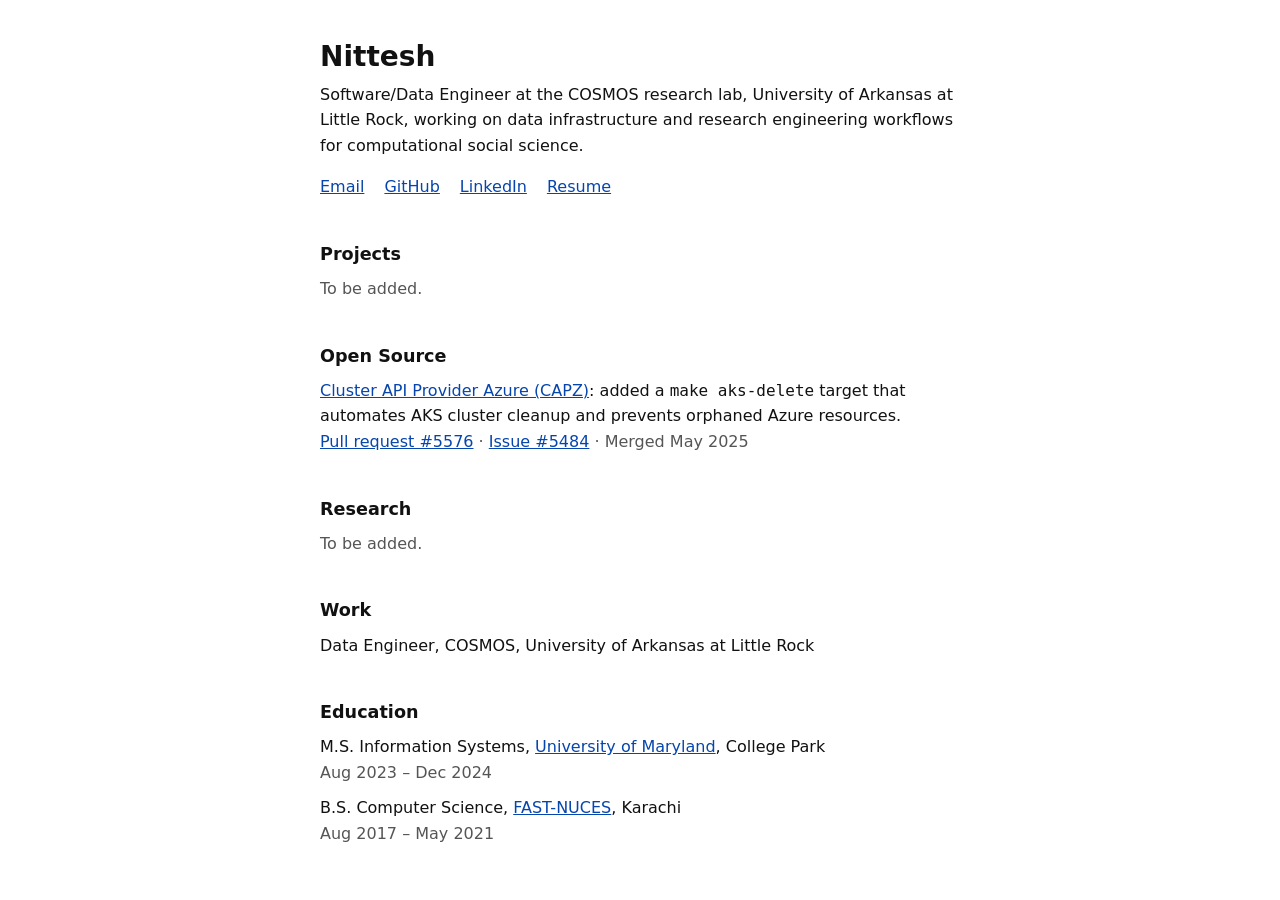
==== index.html @ 1ff84aec "Add Open Source section with CAPZ contribution Co-Authored-By: Claude Opus 5.5 <noreply@anthropic.co" ====
<!DOCTYPE html>
<html lang="en">
<head>
  <meta charset="utf-8">
  <meta name="viewport" content="width=device-width, initial-scale=1">
  <title>Nittesh</title>
  <meta name="description" content="Nittesh is a Software/Data Engineer at the COSMOS research lab, University of Arkansas at Little Rock, working on data infrastructure and research engineering workflows for computational social science.">
  <link rel="stylesheet" href="style.css">
</head>
<body>

  <header>
    <h1>Nittesh</h1>
    <p>Software/Data Engineer at the COSMOS research lab, University of Arkansas at Little Rock, working on data infrastructure and research engineering workflows for computational social science.</p>

    <!-- Contact links. All but Email open in a new tab. -->
    <nav aria-label="Contact">
      <ul class="links">
        <li><a href="mailto:nitesh21@terpmail.umd.edu">Email</a></li>
        <li><a href="https://github.com/Nitesh703" target="_blank" rel="noopener">GitHub</a></li>
        <li><a href="https://www.linkedin.com/in/nittesh-kumar-896789199/" target="_blank" rel="noopener">LinkedIn</a></li>
        <li><a href="resume.pdf" target="_blank" rel="noopener">Resume</a></li>
      </ul>
    </nav>
  </header>

  <main>

    <section aria-labelledby="projects">
      <h2 id="projects">Projects</h2>
      <!-- TODO: add projects. Copy this item once per project, then delete the placeholder line below.
      <ul>
        <li><a href="https://example.com">Project name</a>: one-line description.</li>
      </ul>
      -->
      <p class="muted">To be added.</p>
    </section>

    <section aria-labelledby="open-source">
      <h2 id="open-source">Open Source</h2>
      <ul>
        <li>
          <a href="https://github.com/kubernetes-sigs/cluster-api-provider-azure" target="_blank" rel="noopener">Cluster API Provider Azure (CAPZ)</a>: added a <code>make aks-delete</code> target that automates AKS cluster cleanup and prevents orphaned Azure resources.<br>
          <span class="muted">
            <a href="https://github.com/kubernetes-sigs/cluster-api-provider-azure/pull/5576" target="_blank" rel="noopener">Pull request #5576</a> ·
            <a href="https://github.com/kubernetes-sigs/cluster-api-provider-azure/issues/5484" target="_blank" rel="noopener">Issue #5484</a> ·
            Merged May 2025
          </span>
        </li>
      </ul>
    </section>

    <section aria-labelledby="research">
      <h2 id="research">Research</h2>
      <!-- TODO: add publications. Copy this item once per paper, then delete the placeholder line below.
      <ul>
        <li>
          <a href="https://example.com/paper">Paper title</a><br>
          <span class="muted">Author One, Author Two. Venue, Year.</span>
        </li>
      </ul>
      -->
      <p class="muted">To be added.</p>
    </section>

    <section aria-labelledby="work">
      <h2 id="work">Work</h2>
      <ul>
        <!-- TODO: add dates if wanted -->
        <li>Data Engineer, COSMOS, University of Arkansas at Little Rock</li>
      </ul>
    </section>

    <section aria-labelledby="education">
      <h2 id="education">Education</h2>
      <ul>
        <!-- University links open in a new tab. -->
        <li>
          M.S. Information Systems, <a href="https://umd.edu/" target="_blank" rel="noopener">University of Maryland</a>, College Park<br>
          <span class="muted">Aug 2023 – Dec 2024</span>
        </li>
        <li>
          B.S. Computer Science, <a href="https://www.nu.edu.pk/" target="_blank" rel="noopener">FAST-NUCES</a>, Karachi<br>
          <span class="muted">Aug 2017 – May 2021</span>
        </li>
      </ul>
    </section>

  </main>

</body>
</html>
---- style.css ----
/* Page: white background, one centered column, system fonts. */
body {
  margin: 0 auto;
  padding: 2.5rem 1.25rem;
  max-width: 640px;
  background: #fff;
  color: #111;
  font-family: system-ui, -apple-system, "Segoe UI", Roboto, Helvetica, Arial, sans-serif;
  font-size: 1rem;
  line-height: 1.6;
  overflow-wrap: break-word; /* long titles/URLs never cause horizontal scroll */
}

h1 {
  margin: 0 0 0.5rem;
  font-size: 1.75rem;
  line-height: 1.2;
}

h2 {
  margin: 2.5rem 0 0.5rem;
  font-size: 1.1rem;
}

p {
  margin: 0 0 1rem;
}

/* Links: standard blue, underlined, with a visible keyboard focus ring. */
a {
  color: #0645ad;
}

a:hover {
  text-decoration: none;
}

a:focus-visible {
  outline: 2px solid #0645ad;
  outline-offset: 2px;
}

/* Section lists: no bullets, a little space between items. */
ul {
  margin: 0;
  padding: 0;
  list-style: none;
}

li {
  margin-bottom: 0.6rem;
}

/* Header contact links sit on one line and wrap on small screens. */
.links {
  display: flex;
  flex-wrap: wrap;
  gap: 0.25rem 1.25rem;
}

.links li {
  margin: 0;
}

/* Secondary text (authors, venue, placeholders). 4.5:1+ contrast on white. */
.muted {
  color: #555;
}
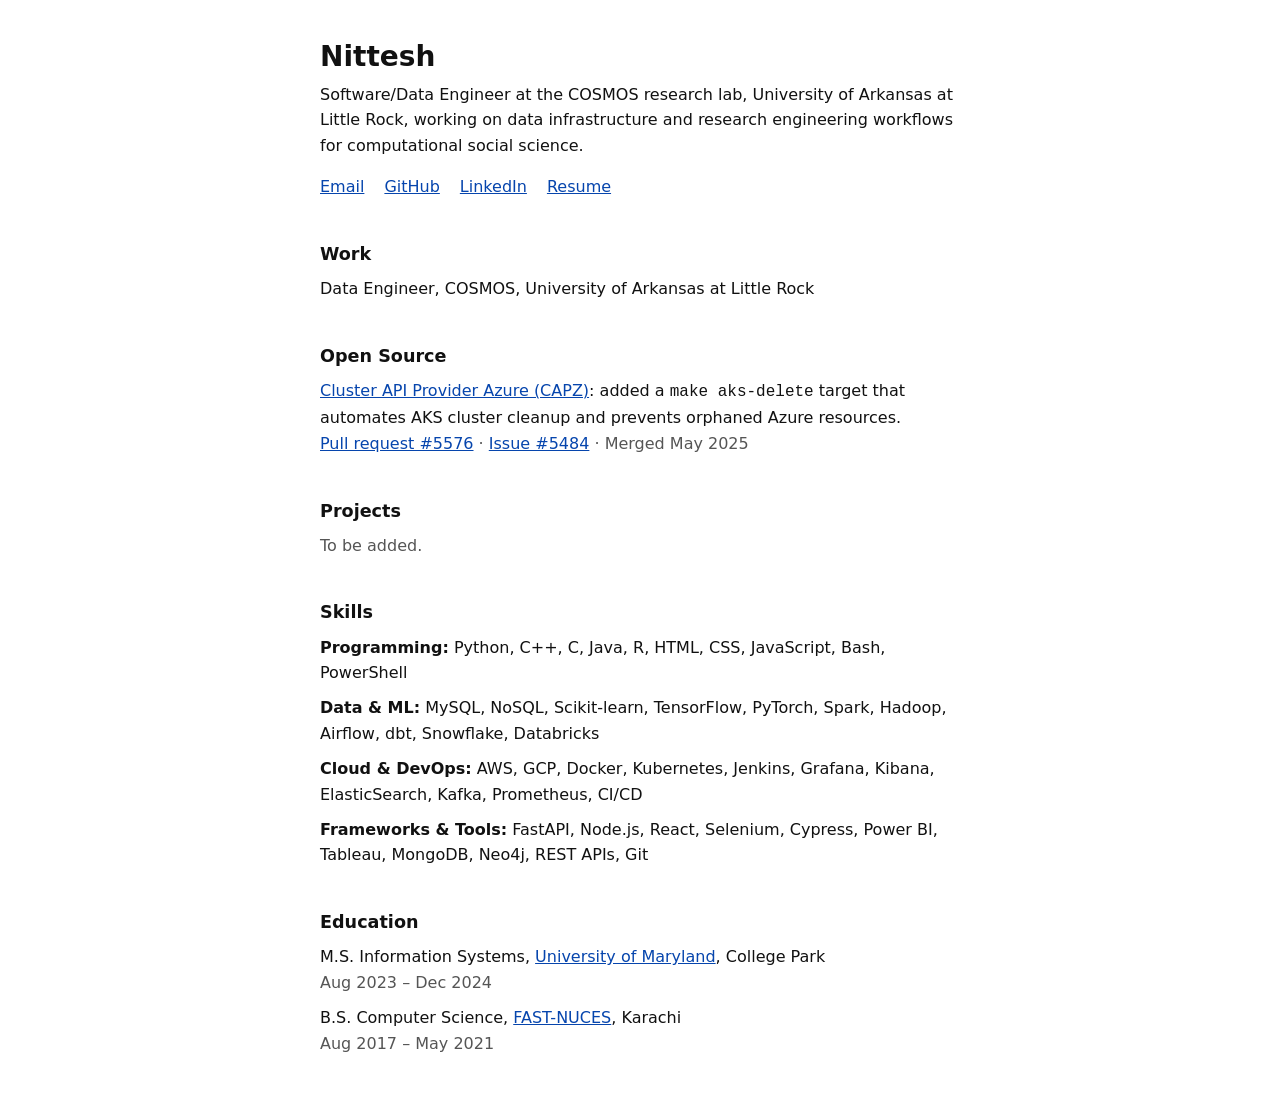
==== commit 9eb891c9: "Reorder sections, add Skills, remove empty Research section Co-Authored-By: Claude Opus 5.5 <noreply" ====
--- a/index.html
+++ b/index.html
@@ -26,14 +26,12 @@
 
   <main>
 
-    <section aria-labelledby="projects">
-      <h2 id="projects">Projects</h2>
-      <!-- TODO: add projects. Copy this item once per project, then delete the placeholder line below.
+    <section aria-labelledby="work">
+      <h2 id="work">Work</h2>
       <ul>
-        <li><a href="https://example.com">Project name</a>: one-line description.</li>
+        <!-- TODO: add dates if wanted -->
+        <li>Data Engineer, COSMOS, University of Arkansas at Little Rock</li>
       </ul>
-      -->
-      <p class="muted">To be added.</p>
     </section>
 
     <section aria-labelledby="open-source">
@@ -50,24 +48,23 @@
       </ul>
     </section>
 
-    <section aria-labelledby="research">
-      <h2 id="research">Research</h2>
-      <!-- TODO: add publications. Copy this item once per paper, then delete the placeholder line below.
+    <section aria-labelledby="projects">
+      <h2 id="projects">Projects</h2>
+      <!-- TODO: add projects. Copy this item once per project, then delete the placeholder line below.
       <ul>
-        <li>
-          <a href="https://example.com/paper">Paper title</a><br>
-          <span class="muted">Author One, Author Two. Venue, Year.</span>
-        </li>
+        <li><a href="https://example.com">Project name</a>: one-line description.</li>
       </ul>
       -->
       <p class="muted">To be added.</p>
     </section>
 
-    <section aria-labelledby="work">
-      <h2 id="work">Work</h2>
+    <section aria-labelledby="skills">
+      <h2 id="skills">Skills</h2>
       <ul>
-        <!-- TODO: add dates if wanted -->
-        <li>Data Engineer, COSMOS, University of Arkansas at Little Rock</li>
+        <li><strong>Programming:</strong> Python, C++, C, Java, R, HTML, CSS, JavaScript, Bash, PowerShell</li>
+        <li><strong>Data &amp; ML:</strong> MySQL, NoSQL, Scikit-learn, TensorFlow, PyTorch, Spark, Hadoop, Airflow, dbt, Snowflake, Databricks</li>
+        <li><strong>Cloud &amp; DevOps:</strong> AWS, GCP, Docker, Kubernetes, Jenkins, Grafana, Kibana, ElasticSearch, Kafka, Prometheus, CI/CD</li>
+        <li><strong>Frameworks &amp; Tools:</strong> FastAPI, Node.js, React, Selenium, Cypress, Power BI, Tableau, MongoDB, Neo4j, REST APIs, Git</li>
       </ul>
     </section>
 
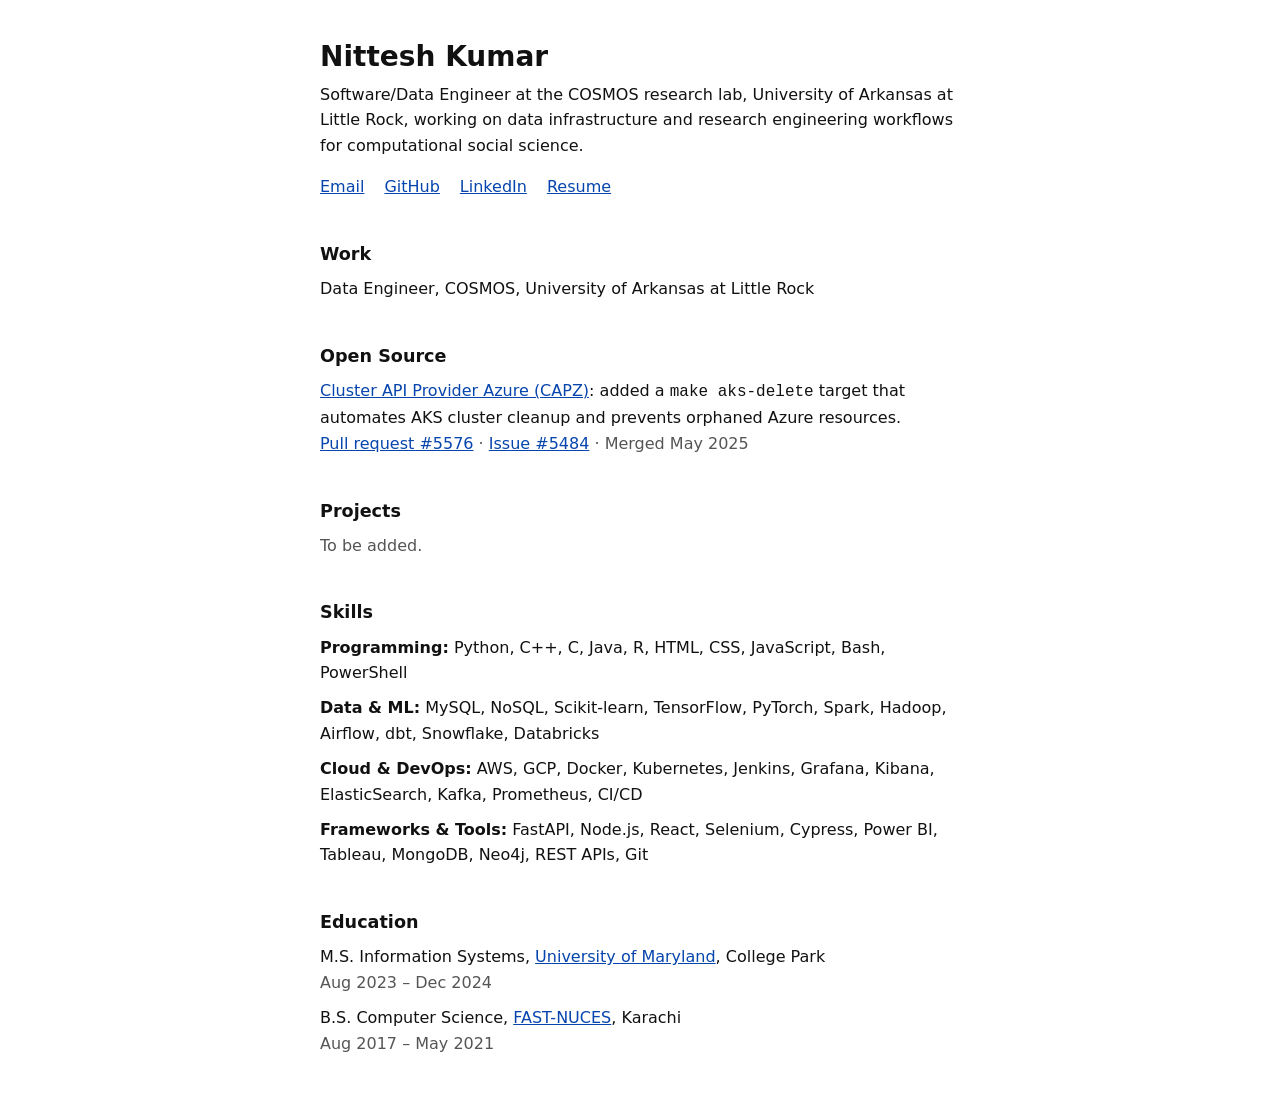
==== commit 57aa3c7c: "Use full name Nittesh Kumar Co-Authored-By: Claude Opus 5.5 <noreply@anthropic.com>" ====
--- a/index.html
+++ b/index.html
@@ -3,14 +3,14 @@
 <head>
   <meta charset="utf-8">
   <meta name="viewport" content="width=device-width, initial-scale=1">
-  <title>Nittesh</title>
-  <meta name="description" content="Nittesh is a Software/Data Engineer at the COSMOS research lab, University of Arkansas at Little Rock, working on data infrastructure and research engineering workflows for computational social science.">
+  <title>Nittesh Kumar</title>
+  <meta name="description" content="Nittesh Kumar is a Software/Data Engineer at the COSMOS research lab, University of Arkansas at Little Rock, working on data infrastructure and research engineering workflows for computational social science.">
   <link rel="stylesheet" href="style.css">
 </head>
 <body>
 
   <header>
-    <h1>Nittesh</h1>
+    <h1>Nittesh Kumar</h1>
     <p>Software/Data Engineer at the COSMOS research lab, University of Arkansas at Little Rock, working on data infrastructure and research engineering workflows for computational social science.</p>
 
     <!-- Contact links. All but Email open in a new tab. -->
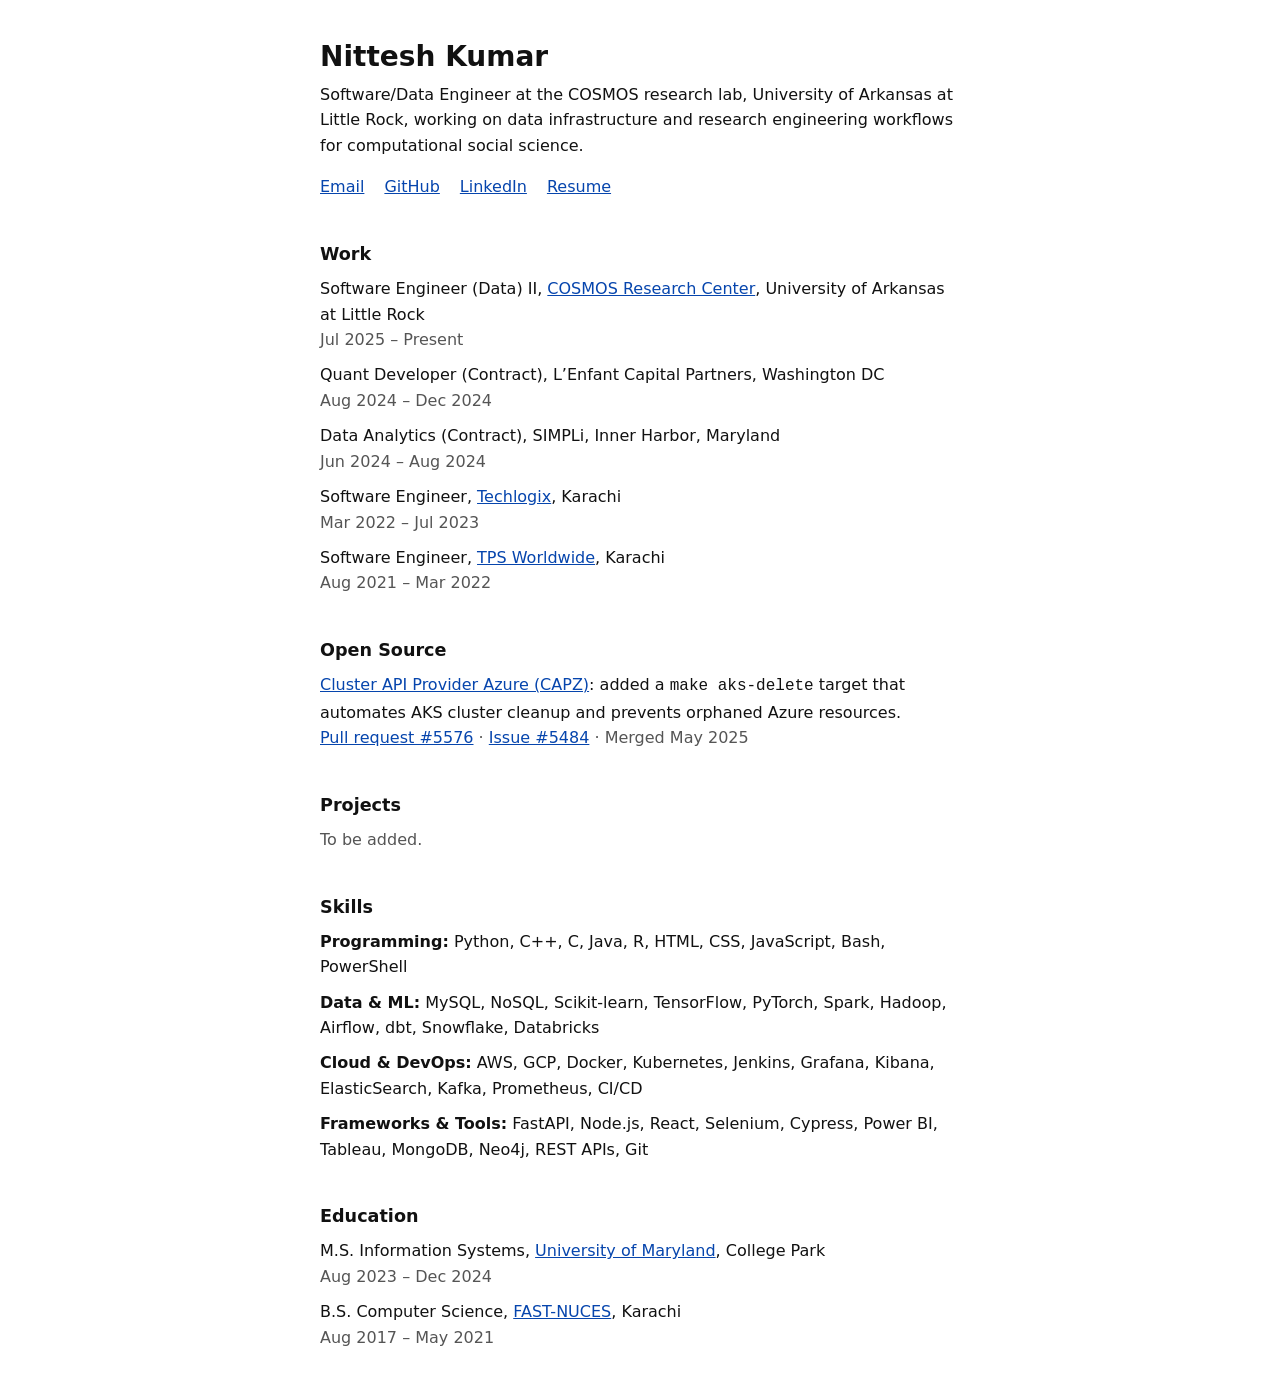
==== commit 340aeae5: "Add all work experience with company links Co-Authored-By: Claude Opus 5.5 <noreply@anthropic.com>" ====
--- a/index.html
+++ b/index.html
@@ -28,9 +28,30 @@
 
     <section aria-labelledby="work">
       <h2 id="work">Work</h2>
+      <!-- Company links open in a new tab. -->
       <ul>
-        <!-- TODO: add dates if wanted -->
-        <li>Data Engineer, COSMOS, University of Arkansas at Little Rock</li>
+        <li>
+          Software Engineer (Data) II, <a href="https://cosmos.ualr.edu/" target="_blank" rel="noopener">COSMOS Research Center</a>, University of Arkansas at Little Rock<br>
+          <span class="muted">Jul 2025 – Present</span>
+        </li>
+        <li>
+          <!-- TODO: link L'Enfant Capital Partners' website -->
+          Quant Developer (Contract), L’Enfant Capital Partners, Washington DC<br>
+          <span class="muted">Aug 2024 – Dec 2024</span>
+        </li>
+        <li>
+          <!-- TODO: link SIMPLi's website -->
+          Data Analytics (Contract), SIMPLi, Inner Harbor, Maryland<br>
+          <span class="muted">Jun 2024 – Aug 2024</span>
+        </li>
+        <li>
+          Software Engineer, <a href="https://www.techlogix.com/" target="_blank" rel="noopener">Techlogix</a>, Karachi<br>
+          <span class="muted">Mar 2022 – Jul 2023</span>
+        </li>
+        <li>
+          Software Engineer, <a href="https://www.tpsworldwide.com/" target="_blank" rel="noopener">TPS Worldwide</a>, Karachi<br>
+          <span class="muted">Aug 2021 – Mar 2022</span>
+        </li>
       </ul>
     </section>
 
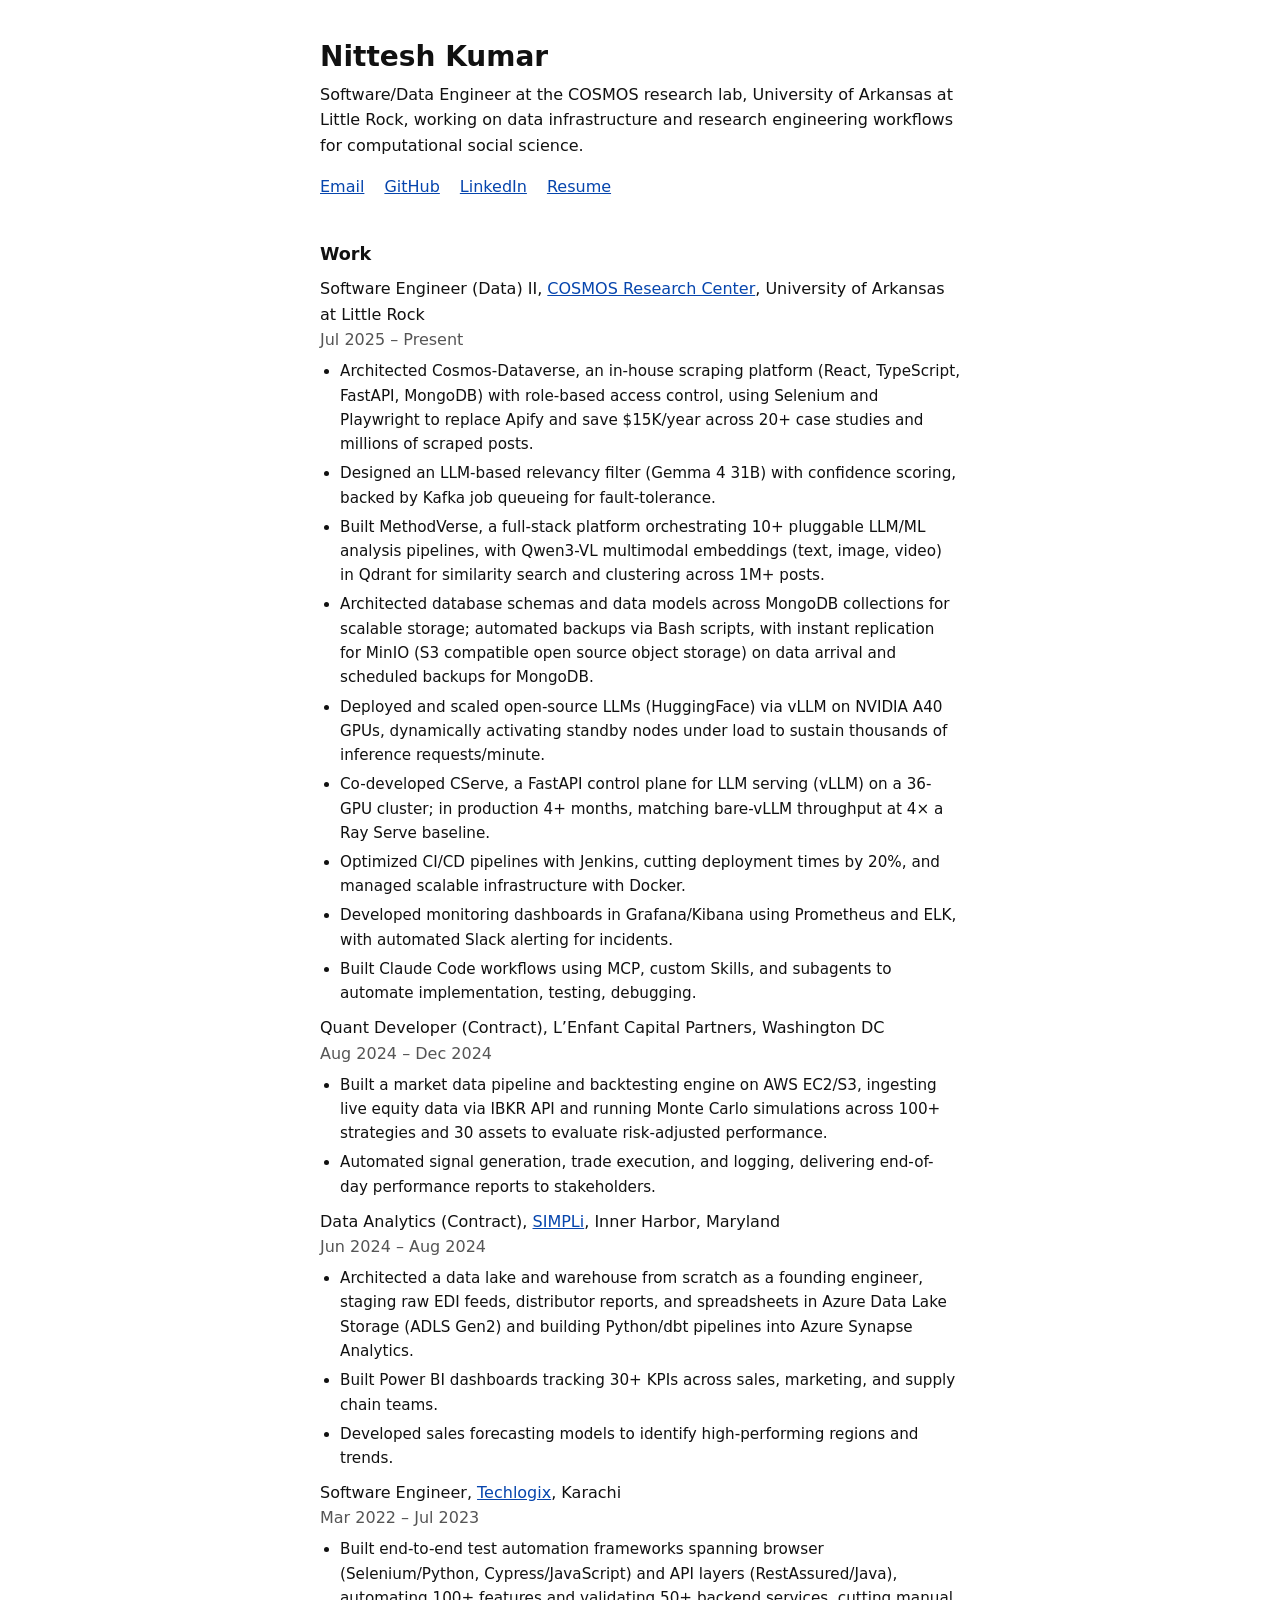
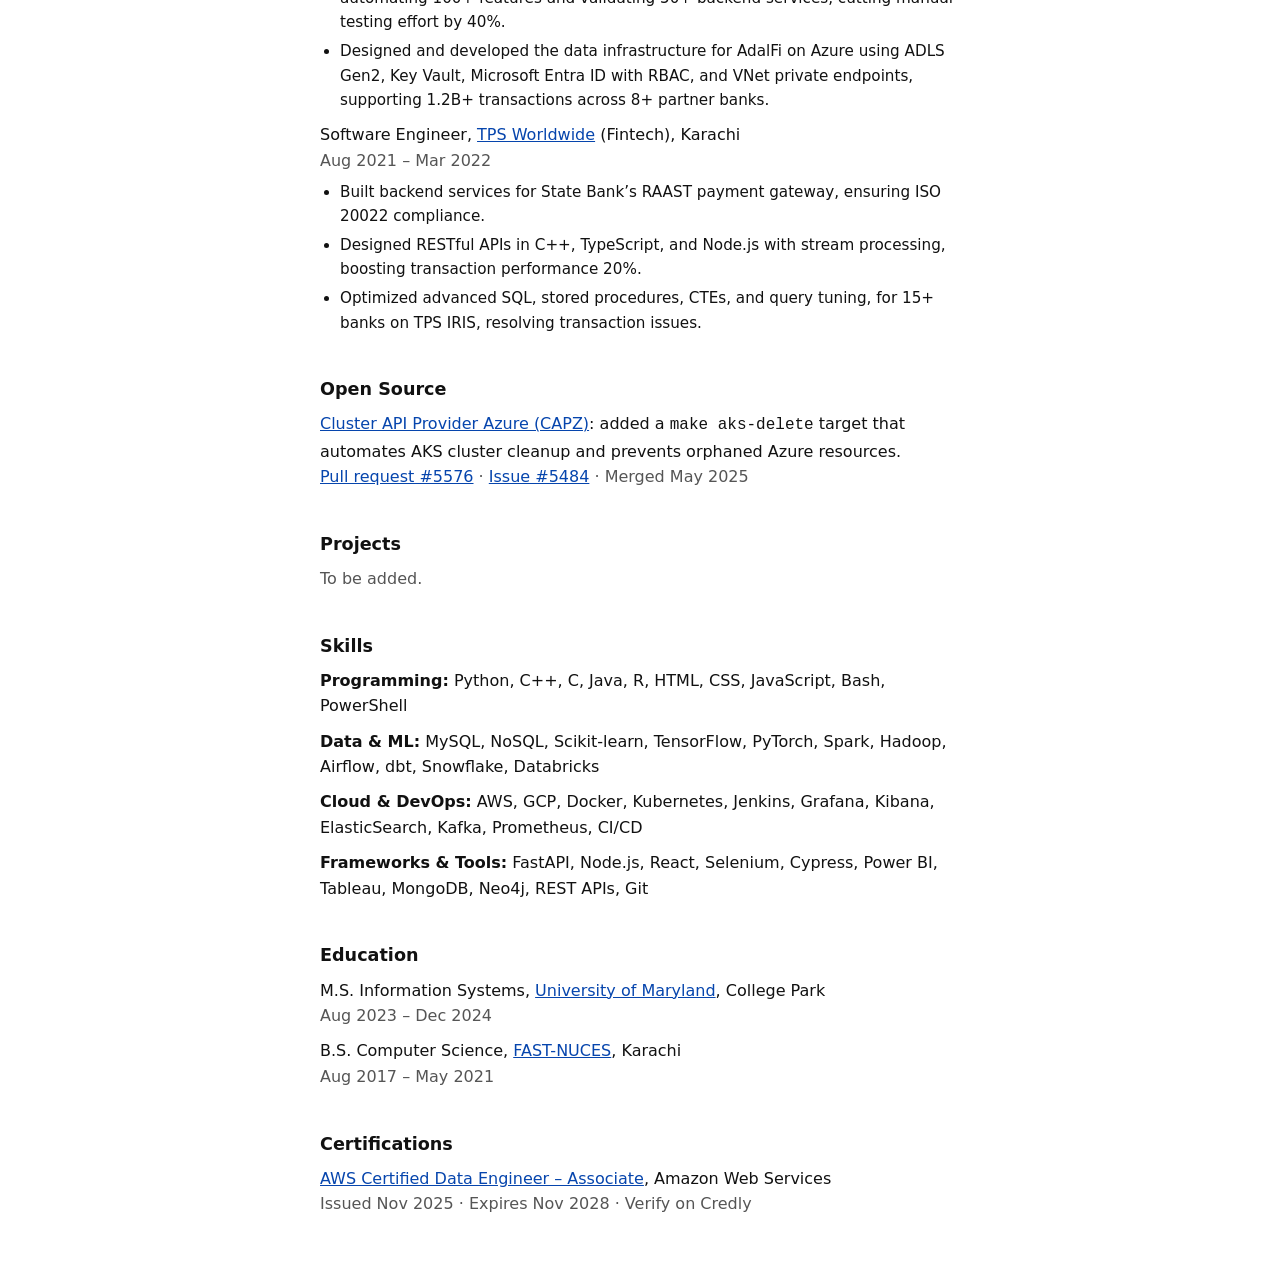
==== commit a3d8d15f: "Add dark mode, work experience bullets, SIMPLi link, and certification Co-Authored-By: Claude Sonnet" ====
--- a/index.html
+++ b/index.html
@@ -3,6 +3,7 @@
 <head>
   <meta charset="utf-8">
   <meta name="viewport" content="width=device-width, initial-scale=1">
+  <meta name="color-scheme" content="light dark">
   <title>Nittesh Kumar</title>
   <meta name="description" content="Nittesh Kumar is a Software/Data Engineer at the COSMOS research lab, University of Arkansas at Little Rock, working on data infrastructure and research engineering workflows for computational social science.">
   <link rel="stylesheet" href="style.css">
@@ -33,24 +34,52 @@
         <li>
           Software Engineer (Data) II, <a href="https://cosmos.ualr.edu/" target="_blank" rel="noopener">COSMOS Research Center</a>, University of Arkansas at Little Rock<br>
           <span class="muted">Jul 2025 – Present</span>
+          <ul class="bullets">
+            <li>Architected Cosmos-Dataverse, an in-house scraping platform (React, TypeScript, FastAPI, MongoDB) with role-based access control, using Selenium and Playwright to replace Apify and save $15K/year across 20+ case studies and millions of scraped posts.</li>
+            <li>Designed an LLM-based relevancy filter (Gemma 4 31B) with confidence scoring, backed by Kafka job queueing for fault-tolerance.</li>
+            <li>Built MethodVerse, a full-stack platform orchestrating 10+ pluggable LLM/ML analysis pipelines, with Qwen3-VL multimodal embeddings (text, image, video) in Qdrant for similarity search and clustering across 1M+ posts.</li>
+            <li>Architected database schemas and data models across MongoDB collections for scalable storage; automated backups via Bash scripts, with instant replication for MinIO (S3 compatible open source object storage) on data arrival and scheduled backups for MongoDB.</li>
+            <li>Deployed and scaled open-source LLMs (HuggingFace) via vLLM on NVIDIA A40 GPUs, dynamically activating standby nodes under load to sustain thousands of inference requests/minute.</li>
+            <li>Co-developed CServe, a FastAPI control plane for LLM serving (vLLM) on a 36-GPU cluster; in production 4+ months, matching bare-vLLM throughput at 4× a Ray Serve baseline.</li>
+            <li>Optimized CI/CD pipelines with Jenkins, cutting deployment times by 20%, and managed scalable infrastructure with Docker.</li>
+            <li>Developed monitoring dashboards in Grafana/Kibana using Prometheus and ELK, with automated Slack alerting for incidents.</li>
+            <li>Built Claude Code workflows using MCP, custom Skills, and subagents to automate implementation, testing, debugging.</li>
+          </ul>
         </li>
         <li>
           <!-- TODO: link L'Enfant Capital Partners' website -->
           Quant Developer (Contract), L’Enfant Capital Partners, Washington DC<br>
           <span class="muted">Aug 2024 – Dec 2024</span>
+          <ul class="bullets">
+            <li>Built a market data pipeline and backtesting engine on AWS EC2/S3, ingesting live equity data via IBKR API and running Monte Carlo simulations across 100+ strategies and 30 assets to evaluate risk-adjusted performance.</li>
+            <li>Automated signal generation, trade execution, and logging, delivering end-of-day performance reports to stakeholders.</li>
+          </ul>
         </li>
         <li>
-          <!-- TODO: link SIMPLi's website -->
-          Data Analytics (Contract), SIMPLi, Inner Harbor, Maryland<br>
+          Data Analytics (Contract), <a href="https://eatsimpli.com/" target="_blank" rel="noopener">SIMPLi</a>, Inner Harbor, Maryland<br>
           <span class="muted">Jun 2024 – Aug 2024</span>
+          <ul class="bullets">
+            <li>Architected a data lake and warehouse from scratch as a founding engineer, staging raw EDI feeds, distributor reports, and spreadsheets in Azure Data Lake Storage (ADLS Gen2) and building Python/dbt pipelines into Azure Synapse Analytics.</li>
+            <li>Built Power BI dashboards tracking 30+ KPIs across sales, marketing, and supply chain teams.</li>
+            <li>Developed sales forecasting models to identify high-performing regions and trends.</li>
+          </ul>
         </li>
         <li>
           Software Engineer, <a href="https://www.techlogix.com/" target="_blank" rel="noopener">Techlogix</a>, Karachi<br>
           <span class="muted">Mar 2022 – Jul 2023</span>
+          <ul class="bullets">
+            <li>Built end-to-end test automation frameworks spanning browser (Selenium/Python, Cypress/JavaScript) and API layers (RestAssured/Java), automating 100+ features and validating 50+ backend services, cutting manual testing effort by 40%.</li>
+            <li>Designed and developed the data infrastructure for AdalFi on Azure using ADLS Gen2, Key Vault, Microsoft Entra ID with RBAC, and VNet private endpoints, supporting 1.2B+ transactions across 8+ partner banks.</li>
+          </ul>
         </li>
         <li>
-          Software Engineer, <a href="https://www.tpsworldwide.com/" target="_blank" rel="noopener">TPS Worldwide</a>, Karachi<br>
+          Software Engineer, <a href="https://www.tpsworldwide.com/" target="_blank" rel="noopener">TPS Worldwide</a> (Fintech), Karachi<br>
           <span class="muted">Aug 2021 – Mar 2022</span>
+          <ul class="bullets">
+            <li>Built backend services for State Bank’s RAAST payment gateway, ensuring ISO 20022 compliance.</li>
+            <li>Designed RESTful APIs in C++, TypeScript, and Node.js with stream processing, boosting transaction performance 20%.</li>
+            <li>Optimized advanced SQL, stored procedures, CTEs, and query tuning, for 15+ banks on TPS IRIS, resolving transaction issues.</li>
+          </ul>
         </li>
       </ul>
     </section>
@@ -104,6 +133,16 @@
       </ul>
     </section>
 
+    <section aria-labelledby="certifications">
+      <h2 id="certifications">Certifications</h2>
+      <ul>
+        <li>
+          <a href="https://www.credly.com/badges/36783265-881c-4d35-89ff-0eec7a6a0ef4" target="_blank" rel="noopener">AWS Certified Data Engineer – Associate</a>, Amazon Web Services<br>
+          <span class="muted">Issued Nov 2025 · Expires Nov 2028 · Verify on Credly</span>
+        </li>
+      </ul>
+    </section>
+
   </main>
 
 </body>
--- a/style.css
+++ b/style.css
@@ -1,10 +1,27 @@
+/* Colors are tokens so dark mode only swaps these values. */
+:root {
+  --bg: #fff;
+  --text: #111;
+  --muted: #555;
+  --link: #0645ad;
+}
+
+@media (prefers-color-scheme: dark) {
+  :root {
+    --bg: #121212;
+    --text: #e8e8e8;
+    --muted: #a3a3a3;
+    --link: #8ab4f8;
+  }
+}
+
 /* Page: white background, one centered column, system fonts. */
 body {
   margin: 0 auto;
   padding: 2.5rem 1.25rem;
   max-width: 640px;
-  background: #fff;
-  color: #111;
+  background: var(--bg);
+  color: var(--text);
   font-family: system-ui, -apple-system, "Segoe UI", Roboto, Helvetica, Arial, sans-serif;
   font-size: 1rem;
   line-height: 1.6;
@@ -28,7 +45,7 @@
 
 /* Links: standard blue, underlined, with a visible keyboard focus ring. */
 a {
-  color: #0645ad;
+  color: var(--link);
 }
 
 a:hover {
@@ -36,7 +53,7 @@
 }
 
 a:focus-visible {
-  outline: 2px solid #0645ad;
+  outline: 2px solid var(--link);
   outline-offset: 2px;
 }
 
@@ -64,5 +81,17 @@
 
 /* Secondary text (authors, venue, placeholders). 4.5:1+ contrast on white. */
 .muted {
-  color: #555;
+  color: var(--muted);
 }
+
+/* Bullet points under each job. */
+.bullets {
+  margin: 0.4rem 0 0;
+  padding-left: 1.25rem;
+  list-style: disc;
+  font-size: 0.95rem;
+}
+
+.bullets li {
+  margin-bottom: 0.3rem;
+}
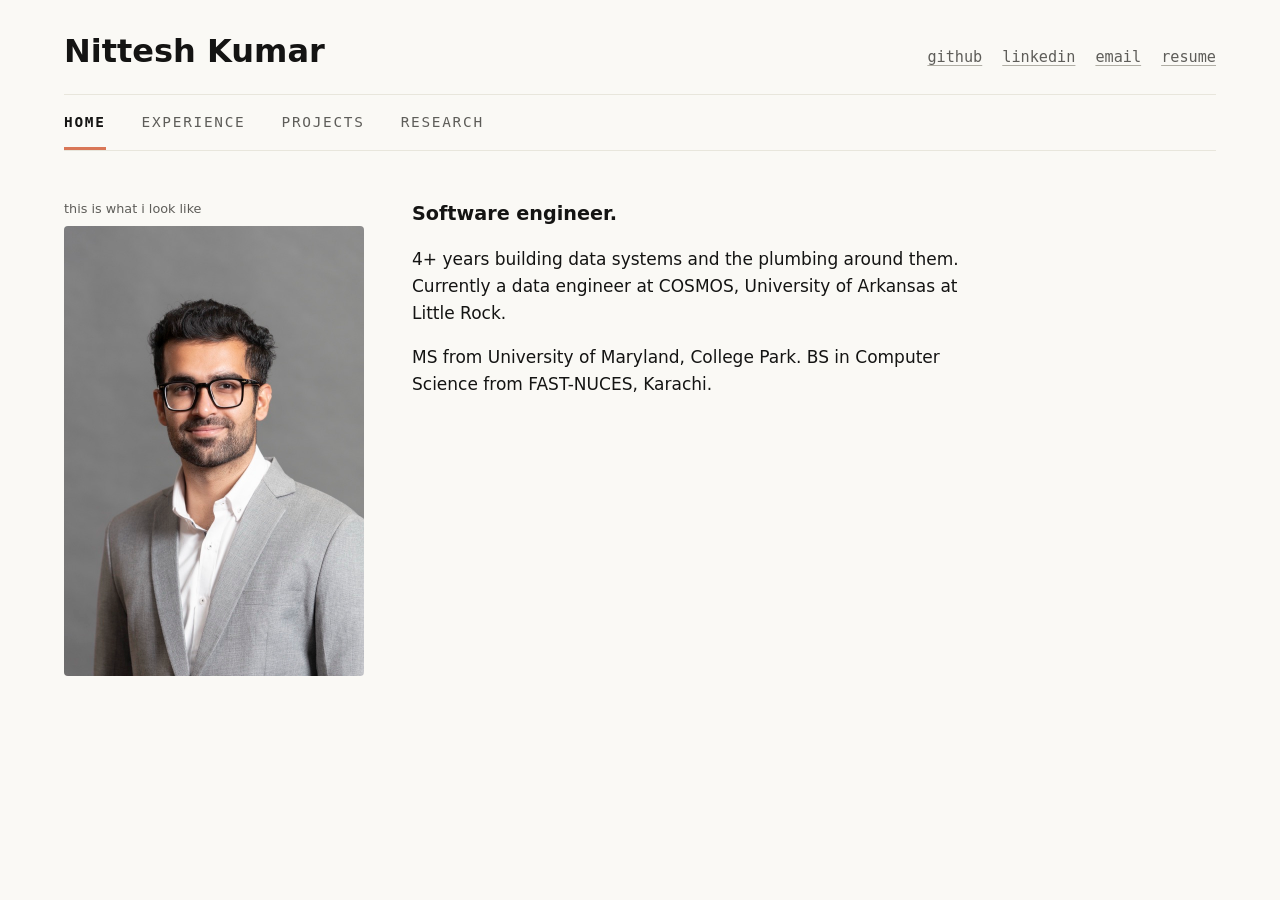
==== commit 116350cf: "Redesign as four pages with Anthropic palette, photo, email tooltip; trim work bullets Co-Authored-B" ====
--- a/index.html
+++ b/index.html
@@ -9,141 +9,43 @@
   <link rel="stylesheet" href="style.css">
 </head>
 <body>
+  <div class="page">
 
-  <header>
-    <h1>Nittesh Kumar</h1>
-    <p>Software/Data Engineer at the COSMOS research lab, University of Arkansas at Little Rock, working on data infrastructure and research engineering workflows for computational social science.</p>
+    <header class="site-header">
+      <a class="name" href="index.html">Nittesh Kumar</a>
+      <!-- Contact links. All but Email open in a new tab. -->
+      <ul class="links">
+        <li><a href="https://github.com/Nitesh703" target="_blank" rel="noopener">github</a></li>
+        <li><a href="https://www.linkedin.com/in/nittesh-kumar-896789199/" target="_blank" rel="noopener">linkedin</a></li>
+        <li><a class="tip" href="mailto:nitesh21@terpmail.umd.edu" data-tip="nitesh21@terpmail.umd.edu">email</a></li>
+        <li><a href="resume.pdf" target="_blank" rel="noopener">resume</a></li>
+      </ul>
+    </header>
 
-    <!-- Contact links. All but Email open in a new tab. -->
-    <nav aria-label="Contact">
-      <ul class="links">
-        <li><a href="mailto:nitesh21@terpmail.umd.edu">Email</a></li>
-        <li><a href="https://github.com/Nitesh703" target="_blank" rel="noopener">GitHub</a></li>
-        <li><a href="https://www.linkedin.com/in/nittesh-kumar-896789199/" target="_blank" rel="noopener">LinkedIn</a></li>
-        <li><a href="resume.pdf" target="_blank" rel="noopener">Resume</a></li>
+    <nav class="tabs" aria-label="Pages">
+      <ul>
+        <li><a href="index.html" aria-current="page">Home</a></li>
+        <li><a href="experience.html">Experience</a></li>
+        <li><a href="projects.html">Projects</a></li>
+        <li><a href="research.html">Research</a></li>
       </ul>
     </nav>
-  </header>
 
-  <main>
+    <main>
+      <div class="intro">
+        <figure class="figure">
+          <figcaption>this is what i look like</figcaption>
+          <img class="photo" src="photo.jpg" width="900" height="1350" alt="Portrait of Nittesh Kumar">
+        </figure>
+        <div>
+          <p class="lead">Software engineer.</p>
+          <p>4+ years building data systems and the plumbing around them. Currently a data engineer at COSMOS, University of Arkansas at Little Rock.</p>
+          <p>MS from University of Maryland, College Park. BS in Computer Science from FAST-NUCES, Karachi.</p>
+          <!-- TODO: add one more line about what you like working on. -->
+        </div>
+      </div>
+    </main>
 
-    <section aria-labelledby="work">
-      <h2 id="work">Work</h2>
-      <!-- Company links open in a new tab. -->
-      <ul>
-        <li>
-          Software Engineer (Data) II, <a href="https://cosmos.ualr.edu/" target="_blank" rel="noopener">COSMOS Research Center</a>, University of Arkansas at Little Rock<br>
-          <span class="muted">Jul 2025 – Present</span>
-          <ul class="bullets">
-            <li>Architected Cosmos-Dataverse, an in-house scraping platform (React, TypeScript, FastAPI, MongoDB) with role-based access control, using Selenium and Playwright to replace Apify and save $15K/year across 20+ case studies and millions of scraped posts.</li>
-            <li>Designed an LLM-based relevancy filter (Gemma 4 31B) with confidence scoring, backed by Kafka job queueing for fault-tolerance.</li>
-            <li>Built MethodVerse, a full-stack platform orchestrating 10+ pluggable LLM/ML analysis pipelines, with Qwen3-VL multimodal embeddings (text, image, video) in Qdrant for similarity search and clustering across 1M+ posts.</li>
-            <li>Architected database schemas and data models across MongoDB collections for scalable storage; automated backups via Bash scripts, with instant replication for MinIO (S3 compatible open source object storage) on data arrival and scheduled backups for MongoDB.</li>
-            <li>Deployed and scaled open-source LLMs (HuggingFace) via vLLM on NVIDIA A40 GPUs, dynamically activating standby nodes under load to sustain thousands of inference requests/minute.</li>
-            <li>Co-developed CServe, a FastAPI control plane for LLM serving (vLLM) on a 36-GPU cluster; in production 4+ months, matching bare-vLLM throughput at 4× a Ray Serve baseline.</li>
-            <li>Optimized CI/CD pipelines with Jenkins, cutting deployment times by 20%, and managed scalable infrastructure with Docker.</li>
-            <li>Developed monitoring dashboards in Grafana/Kibana using Prometheus and ELK, with automated Slack alerting for incidents.</li>
-            <li>Built Claude Code workflows using MCP, custom Skills, and subagents to automate implementation, testing, debugging.</li>
-          </ul>
-        </li>
-        <li>
-          <!-- TODO: link L'Enfant Capital Partners' website -->
-          Quant Developer (Contract), L’Enfant Capital Partners, Washington DC<br>
-          <span class="muted">Aug 2024 – Dec 2024</span>
-          <ul class="bullets">
-            <li>Built a market data pipeline and backtesting engine on AWS EC2/S3, ingesting live equity data via IBKR API and running Monte Carlo simulations across 100+ strategies and 30 assets to evaluate risk-adjusted performance.</li>
-            <li>Automated signal generation, trade execution, and logging, delivering end-of-day performance reports to stakeholders.</li>
-          </ul>
-        </li>
-        <li>
-          Data Analytics (Contract), <a href="https://eatsimpli.com/" target="_blank" rel="noopener">SIMPLi</a>, Inner Harbor, Maryland<br>
-          <span class="muted">Jun 2024 – Aug 2024</span>
-          <ul class="bullets">
-            <li>Architected a data lake and warehouse from scratch as a founding engineer, staging raw EDI feeds, distributor reports, and spreadsheets in Azure Data Lake Storage (ADLS Gen2) and building Python/dbt pipelines into Azure Synapse Analytics.</li>
-            <li>Built Power BI dashboards tracking 30+ KPIs across sales, marketing, and supply chain teams.</li>
-            <li>Developed sales forecasting models to identify high-performing regions and trends.</li>
-          </ul>
-        </li>
-        <li>
-          Software Engineer, <a href="https://www.techlogix.com/" target="_blank" rel="noopener">Techlogix</a>, Karachi<br>
-          <span class="muted">Mar 2022 – Jul 2023</span>
-          <ul class="bullets">
-            <li>Built end-to-end test automation frameworks spanning browser (Selenium/Python, Cypress/JavaScript) and API layers (RestAssured/Java), automating 100+ features and validating 50+ backend services, cutting manual testing effort by 40%.</li>
-            <li>Designed and developed the data infrastructure for AdalFi on Azure using ADLS Gen2, Key Vault, Microsoft Entra ID with RBAC, and VNet private endpoints, supporting 1.2B+ transactions across 8+ partner banks.</li>
-          </ul>
-        </li>
-        <li>
-          Software Engineer, <a href="https://www.tpsworldwide.com/" target="_blank" rel="noopener">TPS Worldwide</a> (Fintech), Karachi<br>
-          <span class="muted">Aug 2021 – Mar 2022</span>
-          <ul class="bullets">
-            <li>Built backend services for State Bank’s RAAST payment gateway, ensuring ISO 20022 compliance.</li>
-            <li>Designed RESTful APIs in C++, TypeScript, and Node.js with stream processing, boosting transaction performance 20%.</li>
-            <li>Optimized advanced SQL, stored procedures, CTEs, and query tuning, for 15+ banks on TPS IRIS, resolving transaction issues.</li>
-          </ul>
-        </li>
-      </ul>
-    </section>
-
-    <section aria-labelledby="open-source">
-      <h2 id="open-source">Open Source</h2>
-      <ul>
-        <li>
-          <a href="https://github.com/kubernetes-sigs/cluster-api-provider-azure" target="_blank" rel="noopener">Cluster API Provider Azure (CAPZ)</a>: added a <code>make aks-delete</code> target that automates AKS cluster cleanup and prevents orphaned Azure resources.<br>
-          <span class="muted">
-            <a href="https://github.com/kubernetes-sigs/cluster-api-provider-azure/pull/5576" target="_blank" rel="noopener">Pull request #5576</a> ·
-            <a href="https://github.com/kubernetes-sigs/cluster-api-provider-azure/issues/5484" target="_blank" rel="noopener">Issue #5484</a> ·
-            Merged May 2025
-          </span>
-        </li>
-      </ul>
-    </section>
-
-    <section aria-labelledby="projects">
-      <h2 id="projects">Projects</h2>
-      <!-- TODO: add projects. Copy this item once per project, then delete the placeholder line below.
-      <ul>
-        <li><a href="https://example.com">Project name</a>: one-line description.</li>
-      </ul>
-      -->
-      <p class="muted">To be added.</p>
-    </section>
-
-    <section aria-labelledby="skills">
-      <h2 id="skills">Skills</h2>
-      <ul>
-        <li><strong>Programming:</strong> Python, C++, C, Java, R, HTML, CSS, JavaScript, Bash, PowerShell</li>
-        <li><strong>Data &amp; ML:</strong> MySQL, NoSQL, Scikit-learn, TensorFlow, PyTorch, Spark, Hadoop, Airflow, dbt, Snowflake, Databricks</li>
-        <li><strong>Cloud &amp; DevOps:</strong> AWS, GCP, Docker, Kubernetes, Jenkins, Grafana, Kibana, ElasticSearch, Kafka, Prometheus, CI/CD</li>
-        <li><strong>Frameworks &amp; Tools:</strong> FastAPI, Node.js, React, Selenium, Cypress, Power BI, Tableau, MongoDB, Neo4j, REST APIs, Git</li>
-      </ul>
-    </section>
-
-    <section aria-labelledby="education">
-      <h2 id="education">Education</h2>
-      <ul>
-        <!-- University links open in a new tab. -->
-        <li>
-          M.S. Information Systems, <a href="https://umd.edu/" target="_blank" rel="noopener">University of Maryland</a>, College Park<br>
-          <span class="muted">Aug 2023 – Dec 2024</span>
-        </li>
-        <li>
-          B.S. Computer Science, <a href="https://www.nu.edu.pk/" target="_blank" rel="noopener">FAST-NUCES</a>, Karachi<br>
-          <span class="muted">Aug 2017 – May 2021</span>
-        </li>
-      </ul>
-    </section>
-
-    <section aria-labelledby="certifications">
-      <h2 id="certifications">Certifications</h2>
-      <ul>
-        <li>
-          <a href="https://www.credly.com/badges/36783265-881c-4d35-89ff-0eec7a6a0ef4" target="_blank" rel="noopener">AWS Certified Data Engineer – Associate</a>, Amazon Web Services<br>
-          <span class="muted">Issued Nov 2025 · Expires Nov 2028 · Verify on Credly</span>
-        </li>
-      </ul>
-    </section>
-
-  </main>
-
+  </div>
 </body>
 </html>
--- a/style.css
+++ b/style.css
@@ -1,37 +1,40 @@
-/* Colors are tokens so dark mode only swaps these values. */
+/* Colors are tokens (Anthropic brand palette); dark mode only swaps these values. */
 :root {
-  --bg: #fff;
-  --text: #111;
-  --muted: #555;
-  --link: #0645ad;
+  --bg: #faf9f5;      /* Ivory */
+  --text: #141413;    /* Slate */
+  --muted: #5e5d59;
+  --line: #e8e6dc;
+  --underline: #b0aea5;
+  --accent: #d97757;  /* Clay: underlines only, too faint for small text */
 }
 
 @media (prefers-color-scheme: dark) {
   :root {
-    --bg: #121212;
-    --text: #e8e8e8;
-    --muted: #a3a3a3;
-    --link: #8ab4f8;
+    --bg: #141413;
+    --text: #faf9f5;
+    --muted: #b0aea5;
+    --line: #3d3d3a;
+    --underline: #5e5d59;
   }
 }
 
-/* Page: white background, one centered column, system fonts. */
 body {
-  margin: 0 auto;
-  padding: 2.5rem 1.25rem;
-  max-width: 640px;
+  margin: 0;
   background: var(--bg);
   color: var(--text);
   font-family: system-ui, -apple-system, "Segoe UI", Roboto, Helvetica, Arial, sans-serif;
-  font-size: 1rem;
+  font-size: 1.0625rem;
   line-height: 1.6;
   overflow-wrap: break-word; /* long titles/URLs never cause horizontal scroll */
 }
 
-h1 {
-  margin: 0 0 0.5rem;
-  font-size: 1.75rem;
-  line-height: 1.2;
+.page {
+  padding: 2rem clamp(1.25rem, 5vw, 4rem) 4rem;
+}
+
+/* Header and tabs span the full width; page content stays at the left, at a readable width. */
+main {
+  max-width: 900px;
 }
 
 h2 {
@@ -39,25 +42,38 @@
   font-size: 1.1rem;
 }
 
+main > section:first-child h2 {
+  margin-top: 0;
+}
+
 p {
   margin: 0 0 1rem;
 }
 
-/* Links: standard blue, underlined, with a visible keyboard focus ring. */
+.lead {
+  font-weight: 600;
+  font-size: 1.2rem;
+}
+
+/* Links: text color with a soft underline; Clay underline on hover and a focus ring. */
 a {
-  color: var(--link);
+  color: inherit;
+  text-decoration: underline;
+  text-decoration-color: var(--underline);
+  text-underline-offset: 0.2em;
+  text-decoration-thickness: 1px;
 }
 
 a:hover {
-  text-decoration: none;
+  text-decoration-color: var(--accent);
+  text-decoration-thickness: 2px;
 }
 
 a:focus-visible {
-  outline: 2px solid var(--link);
-  outline-offset: 2px;
-}
-
-/* Section lists: no bullets, a little space between items. */
+  outline: 2px solid var(--accent);
+  outline-offset: 3px;
+}
+
 ul {
   margin: 0;
   padding: 0;
@@ -68,18 +84,77 @@
   margin-bottom: 0.6rem;
 }
 
-/* Header contact links sit on one line and wrap on small screens. */
+/* Header: name on the left, contact links on the right. */
+.site-header {
+  display: flex;
+  flex-wrap: wrap;
+  align-items: baseline;
+  justify-content: space-between;
+  gap: 0.5rem 1.5rem;
+  padding-bottom: 1.5rem;
+}
+
+.name {
+  font-size: 2rem;
+  font-weight: 700;
+  line-height: 1.2;
+  text-decoration: none;
+}
+
 .links {
   display: flex;
   flex-wrap: wrap;
   gap: 0.25rem 1.25rem;
-}
-
-.links li {
-  margin: 0;
-}
-
-/* Secondary text (authors, venue, placeholders). 4.5:1+ contrast on white. */
+  font-family: ui-monospace, SFMono-Regular, Menlo, Consolas, monospace;
+  font-size: 0.95rem;
+}
+
+.links li,
+.tabs li {
+  margin: 0;
+}
+
+.links a {
+  color: var(--muted);
+}
+
+/* Page tabs: left-aligned, uppercase mono, Clay underline on the current page. */
+.tabs {
+  border-top: 1px solid var(--line);
+  border-bottom: 1px solid var(--line);
+  margin-bottom: 3rem;
+}
+
+.tabs ul {
+  display: flex;
+  flex-wrap: wrap;
+  justify-content: flex-start;
+  gap: 0 2.25rem;
+}
+
+.tabs a {
+  display: block;
+  padding: 1rem 0 0.8rem;
+  border-bottom: 3px solid transparent;
+  color: var(--muted);
+  font-family: ui-monospace, SFMono-Regular, Menlo, Consolas, monospace;
+  font-size: 0.9rem;
+  letter-spacing: 0.12em;
+  text-transform: uppercase;
+  text-decoration: none;
+}
+
+.tabs a:hover {
+  color: var(--text);
+}
+
+.tabs a[aria-current="page"] {
+  color: var(--text);
+  font-weight: 600;
+  border-bottom-color: var(--accent);
+}
+
+/* Secondary text (dates, placeholders). */
 .muted {
   color: var(--muted);
 }
@@ -95,3 +170,64 @@
 .bullets li {
   margin-bottom: 0.3rem;
 }
+
+/* Home: photo beside the intro; stacks on narrow screens. */
+.intro {
+  display: grid;
+  grid-template-columns: minmax(0, 300px) 1fr;
+  gap: 2rem 3rem;
+  align-items: start;
+}
+
+.figure {
+  margin: 0;
+}
+
+.figure figcaption {
+  margin-bottom: 0.4rem;
+  color: var(--muted);
+  font-size: 0.8rem;
+}
+
+.photo {
+  display: block;
+  width: 100%;
+  height: auto;
+  border-radius: 4px;
+}
+
+@media (max-width: 640px) {
+  .intro {
+    grid-template-columns: 1fr;
+  }
+
+  .figure {
+    max-width: 260px;
+  }
+}
+
+/* Email tooltip: shows the address above the link on hover or keyboard focus. */
+.tip {
+  position: relative;
+}
+
+.tip::after {
+  content: attr(data-tip);
+  position: absolute;
+  bottom: calc(100% + 0.5rem);
+  right: 0;
+  padding: 0.3rem 0.6rem;
+  border-radius: 4px;
+  background: var(--text);
+  color: var(--bg);
+  font-size: 0.85rem;
+  white-space: nowrap;
+  pointer-events: none;
+  opacity: 0;
+  transition: opacity 0.12s;
+}
+
+.tip:hover::after,
+.tip:focus-visible::after {
+  opacity: 1;
+}
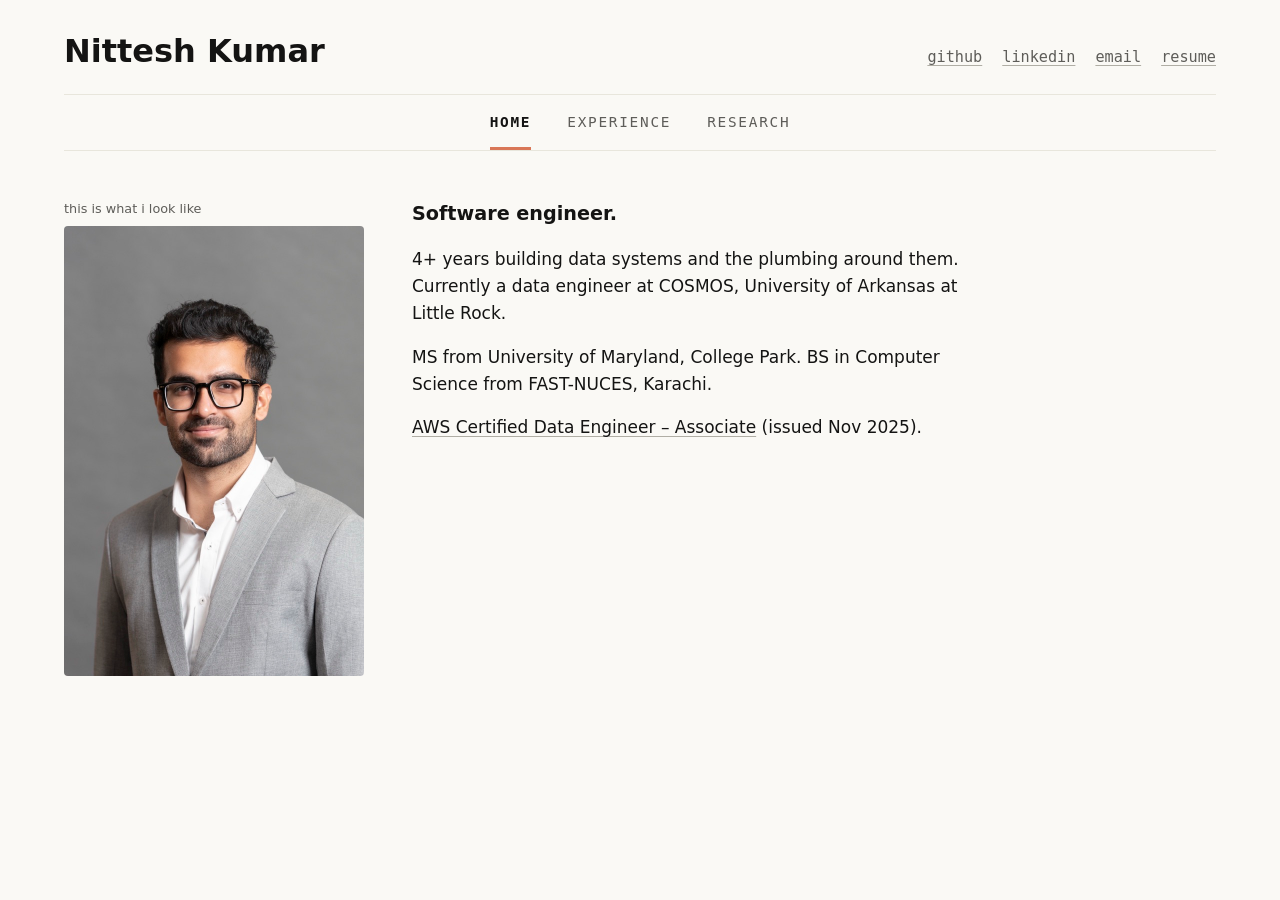
==== commit fb1875c5: "Remove Projects tab, move certification to Home, rename Publications, center tab bar Co-Authored-By:" ====
--- a/index.html
+++ b/index.html
@@ -26,7 +26,6 @@
       <ul>
         <li><a href="index.html" aria-current="page">Home</a></li>
         <li><a href="experience.html">Experience</a></li>
-        <li><a href="projects.html">Projects</a></li>
         <li><a href="research.html">Research</a></li>
       </ul>
     </nav>
@@ -41,6 +40,7 @@
           <p class="lead">Software engineer.</p>
           <p>4+ years building data systems and the plumbing around them. Currently a data engineer at COSMOS, University of Arkansas at Little Rock.</p>
           <p>MS from University of Maryland, College Park. BS in Computer Science from FAST-NUCES, Karachi.</p>
+          <p><a href="https://www.credly.com/badges/36783265-881c-4d35-89ff-0eec7a6a0ef4" target="_blank" rel="noopener">AWS Certified Data Engineer – Associate</a> (issued Nov 2025).</p>
           <!-- TODO: add one more line about what you like working on. -->
         </div>
       </div>
--- a/style.css
+++ b/style.css
@@ -38,8 +38,9 @@
 }
 
 h2 {
-  margin: 2.5rem 0 0.5rem;
-  font-size: 1.1rem;
+  margin: 2.5rem 0 1rem;
+  font-size: 1.4rem;
+  line-height: 1.3;
 }
 
 main > section:first-child h2 {
@@ -118,7 +119,7 @@
   color: var(--muted);
 }
 
-/* Page tabs: left-aligned, uppercase mono, Clay underline on the current page. */
+/* Page tabs: centered, uppercase mono, Clay underline on the current page. */
 .tabs {
   border-top: 1px solid var(--line);
   border-bottom: 1px solid var(--line);
@@ -128,7 +129,7 @@
 .tabs ul {
   display: flex;
   flex-wrap: wrap;
-  justify-content: flex-start;
+  justify-content: center;
   gap: 0 2.25rem;
 }
 
@@ -231,3 +232,40 @@
 .tip:focus-visible::after {
   opacity: 1;
 }
+
+/* List entries (papers): title > authors > venue, one clear step each. */
+.item-title,
+.item-authors,
+.item-venue {
+  display: block;
+}
+
+.item-title {
+  font-size: 1.15rem;
+  font-weight: 600;
+  line-height: 1.4;
+}
+
+.item-authors {
+  margin-top: 0.3rem;
+  font-size: 0.95rem;
+}
+
+.item-authors strong {
+  font-weight: 600;
+}
+
+.item-venue {
+  color: var(--muted);
+  font-size: 0.9rem;
+}
+
+main li:has(> .item-title) {
+  margin-bottom: 1.75rem;
+}
+
+/* Small link beside a section heading, e.g. "Publications (ResearchGate)". */
+.h2-link {
+  font-size: 1rem;
+  font-weight: 400;
+}
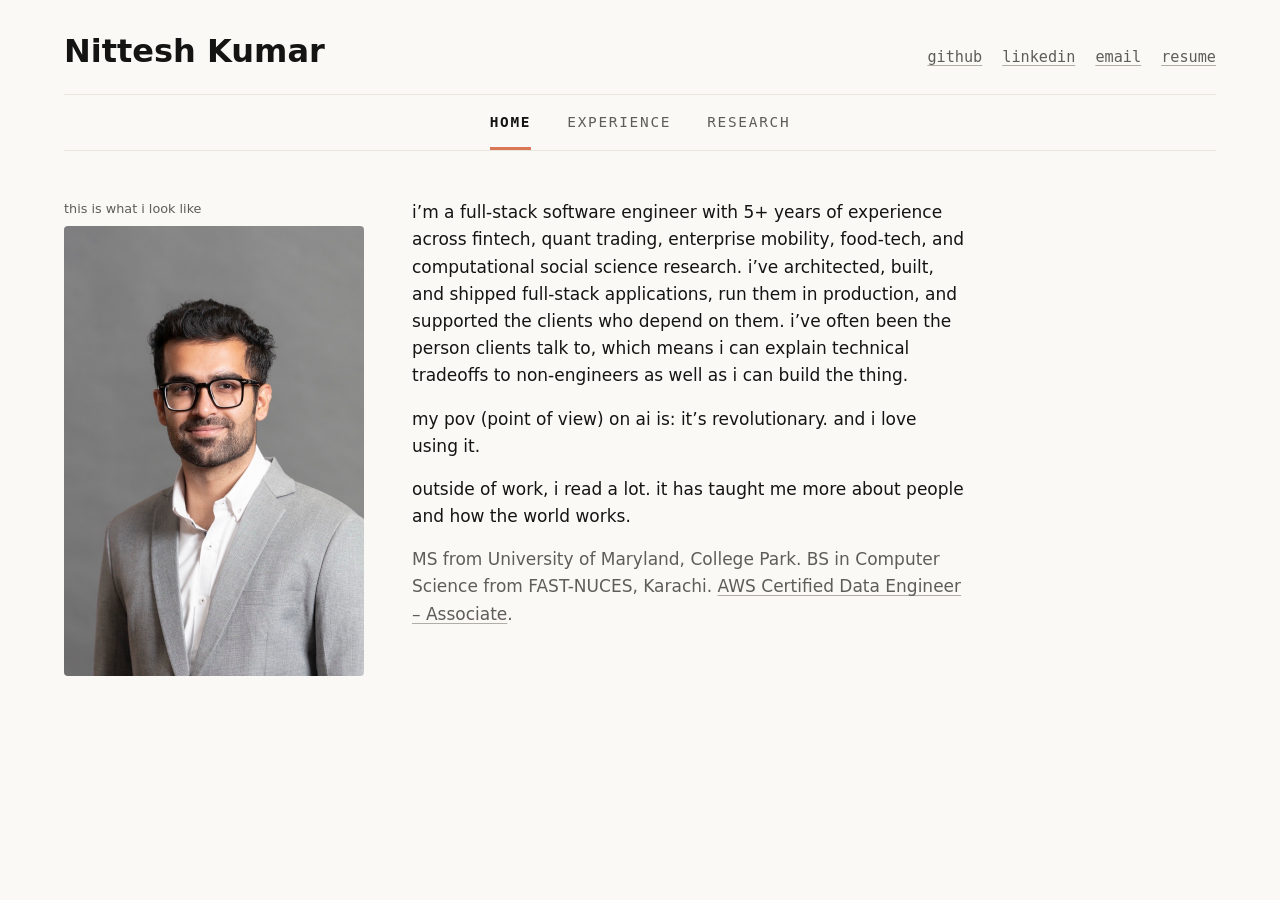
==== commit a2844e6f: "Update Home summary, drop GPU count from CServe bullet Co-Authored-By: Claude Sonnet 5.5 <noreply@an" ====
--- a/index.html
+++ b/index.html
@@ -37,11 +37,10 @@
           <img class="photo" src="photo.jpg" width="900" height="1350" alt="Portrait of Nittesh Kumar">
         </figure>
         <div>
-          <p class="lead">Software engineer.</p>
-          <p>4+ years building data systems and the plumbing around them. Currently a data engineer at COSMOS, University of Arkansas at Little Rock.</p>
-          <p>MS from University of Maryland, College Park. BS in Computer Science from FAST-NUCES, Karachi.</p>
-          <p><a href="https://www.credly.com/badges/36783265-881c-4d35-89ff-0eec7a6a0ef4" target="_blank" rel="noopener">AWS Certified Data Engineer – Associate</a> (issued Nov 2025).</p>
-          <!-- TODO: add one more line about what you like working on. -->
+          <p>i’m a full-stack software engineer with 5+ years of experience across fintech, quant trading, enterprise mobility, food-tech, and computational social science research. i’ve architected, built, and shipped full-stack applications, run them in production, and supported the clients who depend on them. i’ve often been the person clients talk to, which means i can explain technical tradeoffs to non-engineers as well as i can build the thing.</p>
+          <p>my pov (point of view) on ai is: it’s revolutionary. and i love using it.</p>
+          <p>outside of work, i read a lot. it has taught me more about people and how the world works.</p>
+          <p class="muted">MS from University of Maryland, College Park. BS in Computer Science from FAST-NUCES, Karachi. <a href="https://www.credly.com/badges/36783265-881c-4d35-89ff-0eec7a6a0ef4" target="_blank" rel="noopener">AWS Certified Data Engineer – Associate</a>.</p>
         </div>
       </div>
     </main>
